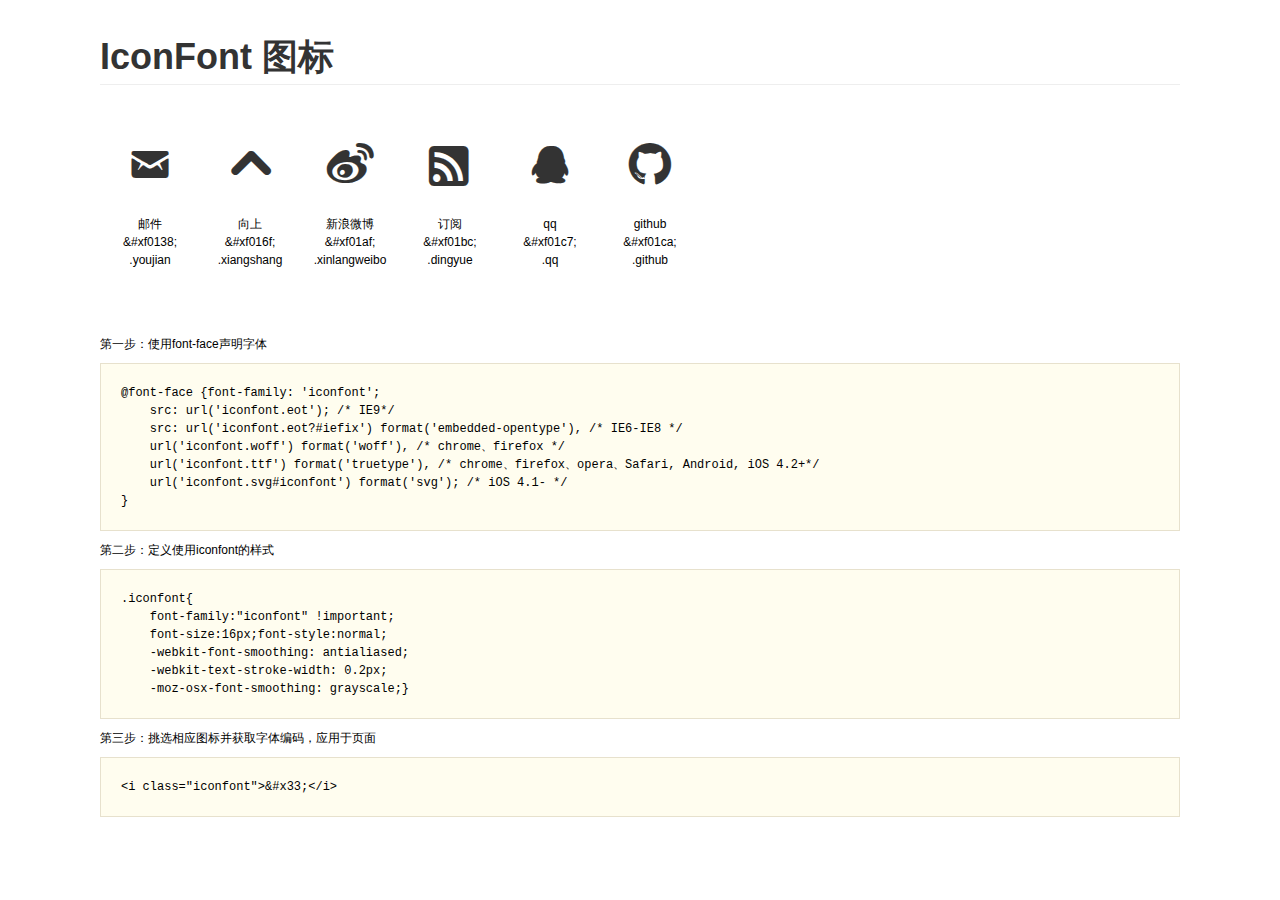
==== fonts/demo.html @ 9a3a2ebf "update" ====
<!DOCTYPE html>
<html>
<head>
    <meta charset="utf-8"/>
    <title>IconFont</title>
    <link rel="stylesheet" href="demo.css">
    <link rel="stylesheet" href="iconfont.css">
</head>
<body>
    <div class="main">
        <h1>IconFont 图标</h1>
        <ul class="icon_lists clear">
            
                <li>
                <i class="icon iconfont">&#xf0138;</i>
                    <div class="name">邮件</div>
                    <div class="code">&amp;#xf0138;</div>
                    <div class="fontclass">.youjian</div>
                </li>
            
                <li>
                <i class="icon iconfont">&#xf016f;</i>
                    <div class="name">向上</div>
                    <div class="code">&amp;#xf016f;</div>
                    <div class="fontclass">.xiangshang</div>
                </li>
            
                <li>
                <i class="icon iconfont">&#xf01af;</i>
                    <div class="name">新浪微博</div>
                    <div class="code">&amp;#xf01af;</div>
                    <div class="fontclass">.xinlangweibo</div>
                </li>
            
                <li>
                <i class="icon iconfont">&#xf01bc;</i>
                    <div class="name">订阅</div>
                    <div class="code">&amp;#xf01bc;</div>
                    <div class="fontclass">.dingyue</div>
                </li>
            
                <li>
                <i class="icon iconfont">&#xf01c7;</i>
                    <div class="name">qq</div>
                    <div class="code">&amp;#xf01c7;</div>
                    <div class="fontclass">.qq</div>
                </li>
            
                <li>
                <i class="icon iconfont">&#xf01ca;</i>
                    <div class="name">github</div>
                    <div class="code">&amp;#xf01ca;</div>
                    <div class="fontclass">.github</div>
                </li>
            
        </ul>


        <div class="helps">
            第一步：使用font-face声明字体
            <pre>
@font-face {font-family: 'iconfont';
    src: url('iconfont.eot'); /* IE9*/
    src: url('iconfont.eot?#iefix') format('embedded-opentype'), /* IE6-IE8 */
    url('iconfont.woff') format('woff'), /* chrome、firefox */
    url('iconfont.ttf') format('truetype'), /* chrome、firefox、opera、Safari, Android, iOS 4.2+*/
    url('iconfont.svg#iconfont') format('svg'); /* iOS 4.1- */
}
</pre>
第二步：定义使用iconfont的样式
            <pre>
.iconfont{
    font-family:"iconfont" !important;
    font-size:16px;font-style:normal;
    -webkit-font-smoothing: antialiased;
    -webkit-text-stroke-width: 0.2px;
    -moz-osx-font-smoothing: grayscale;}
</pre>
第三步：挑选相应图标并获取字体编码，应用于页面
<pre>
&lt;i class="iconfont"&gt;&amp;#x33;&lt;/i&gt;
</pre>
        </div>

    </div>
</body>
</html>
---- fonts/demo.css ----
*{margin: 0;padding: 0;list-style: none;}
/*
KISSY CSS Reset
理念：1. reset 的目的不是清除浏览器的默认样式，这仅是部分工作。清除和重置是紧密不可分的。
2. reset 的目的不是让默认样式在所有浏览器下一致，而是减少默认样式有可能带来的问题。
3. reset 期望提供一套普适通用的基础样式。但没有银弹，推荐根据具体需求，裁剪和修改后再使用。
特色：1. 适应中文；2. 基于最新主流浏览器。
维护：玉伯<lifesinger@gmail.com>, 正淳<ragecarrier@gmail.com>
 */

/** 清除内外边距 **/
body, h1, h2, h3, h4, h5, h6, hr, p, blockquote, /* structural elements 结构元素 */
dl, dt, dd, ul, ol, li, /* list elements 列表元素 */
pre, /* text formatting elements 文本格式元素 */
form, fieldset, legend, button, input, textarea, /* form elements 表单元素 */
th, td /* table elements 表格元素 */ {
  margin: 0;
  padding: 0;
}

/** 设置默认字体 **/
body,
button, input, select, textarea /* for ie */ {
  font: 12px/1.5 tahoma, arial, \5b8b\4f53, sans-serif;
}
h1, h2, h3, h4, h5, h6 { font-size: 100%; }
address, cite, dfn, em, var { font-style: normal; } /* 将斜体扶正 */
code, kbd, pre, samp { font-family: courier new, courier, monospace; } /* 统一等宽字体 */
small { font-size: 12px; } /* 小于 12px 的中文很难阅读，让 small 正常化 */

/** 重置列表元素 **/
ul, ol { list-style: none; }

/** 重置文本格式元素 **/
a { text-decoration: none; }
a:hover { text-decoration: underline; }


/** 重置表单元素 **/
legend { color: #000; } /* for ie6 */
fieldset, img { border: 0; } /* img 搭车：让链接里的 img 无边框 */
button, input, select, textarea { font-size: 100%; } /* 使得表单元素在 ie 下能继承字体大小 */
/* 注：optgroup 无法扶正 */

/** 重置表格元素 **/
table { border-collapse: collapse; border-spacing: 0; }

/* 清除浮动 */
.ks-clear:after, .clear:after {
  content: '\20';
  display: block;
  height: 0;
  clear: both;
}
.ks-clear, .clear {
  *zoom: 1;
}

.main {padding: 30px 100px;}
.main h1{font-size:36px; color:#333; text-align:left;margin-bottom:30px; border-bottom: 1px solid #eee;}

.helps{margin-top:40px;}
.helps pre{
  padding:20px;
  margin:10px 0;
  border:solid 1px #e7e1cd;
  background-color: #fffdef;
  overflow: auto;
}

.icon_lists li{
  float:left;
  width: 100px;
  height:180px;
  text-align: center;
}
.icon_lists .icon{
  font-size: 42px;
  line-height: 100px;
  margin: 10px 0;
  color:#333;
  -webkit-transition: font-size 0.25s ease-out 0s;
  -moz-transition: font-size 0.25s ease-out 0s;
  transition: font-size 0.25s ease-out 0s;

}
.icon_lists .icon:hover{
  font-size: 100px;
}
---- fonts/iconfont.css ----
@font-face {font-family: "iconfont";
  src: url('iconfont.eot'); /* IE9*/
  src: url('iconfont.eot?#iefix') format('embedded-opentype'), /* IE6-IE8 */
  url('iconfont.woff') format('woff'), /* chrome、firefox */
  url('iconfont.ttf') format('truetype'), /* chrome、firefox、opera、Safari, Android, iOS 4.2+*/
  url('iconfont.svg#iconfont') format('svg'); /* iOS 4.1- */
}

.iconfont {
  font-family:"iconfont" !important;
  font-size:16px;
  font-style:normal;
  -webkit-font-smoothing: antialiased;
  -webkit-text-stroke-width: 0.2px;
  -moz-osx-font-smoothing: grayscale;
}
.icon-youjian:before { content: "\f0138"; }
.icon-xiangshang:before { content: "\f016f"; }
.icon-xinlangweibo:before { content: "\f01af"; }
.icon-dingyue:before { content: "\f01bc"; }
.icon-qq:before { content: "\f01c7"; }
.icon-github:before { content: "\f01ca"; }
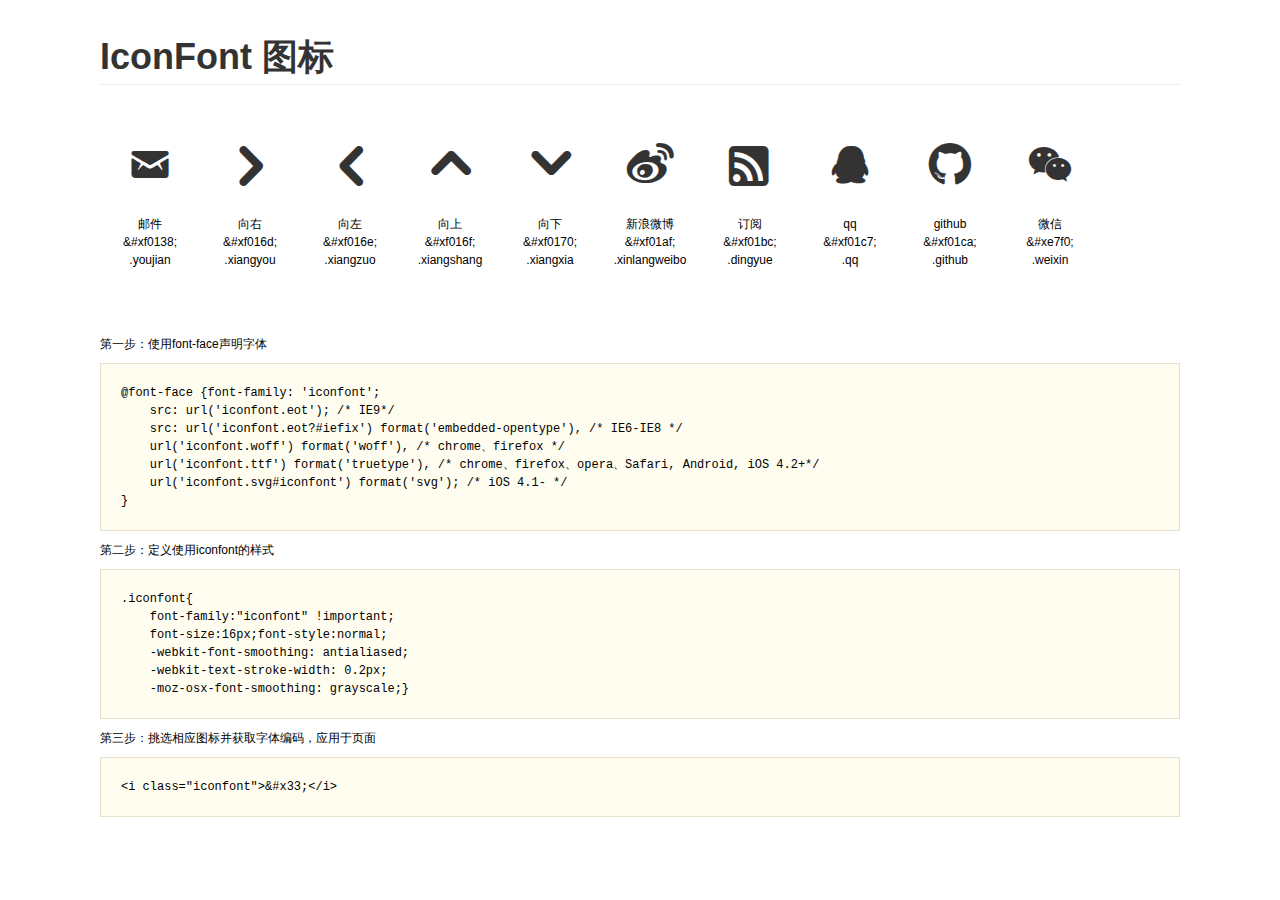
==== commit 4707c2a0: "update" ====
--- a/fonts/demo.html
+++ b/fonts/demo.html
@@ -20,10 +20,31 @@
                 </li>
             
                 <li>
+                <i class="icon iconfont">&#xf016d;</i>
+                    <div class="name">向右</div>
+                    <div class="code">&amp;#xf016d;</div>
+                    <div class="fontclass">.xiangyou</div>
+                </li>
+            
+                <li>
+                <i class="icon iconfont">&#xf016e;</i>
+                    <div class="name">向左</div>
+                    <div class="code">&amp;#xf016e;</div>
+                    <div class="fontclass">.xiangzuo</div>
+                </li>
+            
+                <li>
                 <i class="icon iconfont">&#xf016f;</i>
                     <div class="name">向上</div>
                     <div class="code">&amp;#xf016f;</div>
                     <div class="fontclass">.xiangshang</div>
+                </li>
+            
+                <li>
+                <i class="icon iconfont">&#xf0170;</i>
+                    <div class="name">向下</div>
+                    <div class="code">&amp;#xf0170;</div>
+                    <div class="fontclass">.xiangxia</div>
                 </li>
             
                 <li>
@@ -52,6 +73,13 @@
                     <div class="name">github</div>
                     <div class="code">&amp;#xf01ca;</div>
                     <div class="fontclass">.github</div>
+                </li>
+            
+                <li>
+                <i class="icon iconfont">&#xe7f0;</i>
+                    <div class="name">微信</div>
+                    <div class="code">&amp;#xe7f0;</div>
+                    <div class="fontclass">.weixin</div>
                 </li>
             
         </ul>
--- a/fonts/iconfont.css
+++ b/fonts/iconfont.css
@@ -16,8 +16,12 @@
   -moz-osx-font-smoothing: grayscale;
 }
 .icon-youjian:before { content: "\f0138"; }
+.icon-xiangyou:before { content: "\f016d"; }
+.icon-xiangzuo:before { content: "\f016e"; }
 .icon-xiangshang:before { content: "\f016f"; }
+.icon-xiangxia:before { content: "\f0170"; }
 .icon-xinlangweibo:before { content: "\f01af"; }
 .icon-dingyue:before { content: "\f01bc"; }
 .icon-qq:before { content: "\f01c7"; }
 .icon-github:before { content: "\f01ca"; }
+.icon-weixin:before { content: "\e7f0"; }
